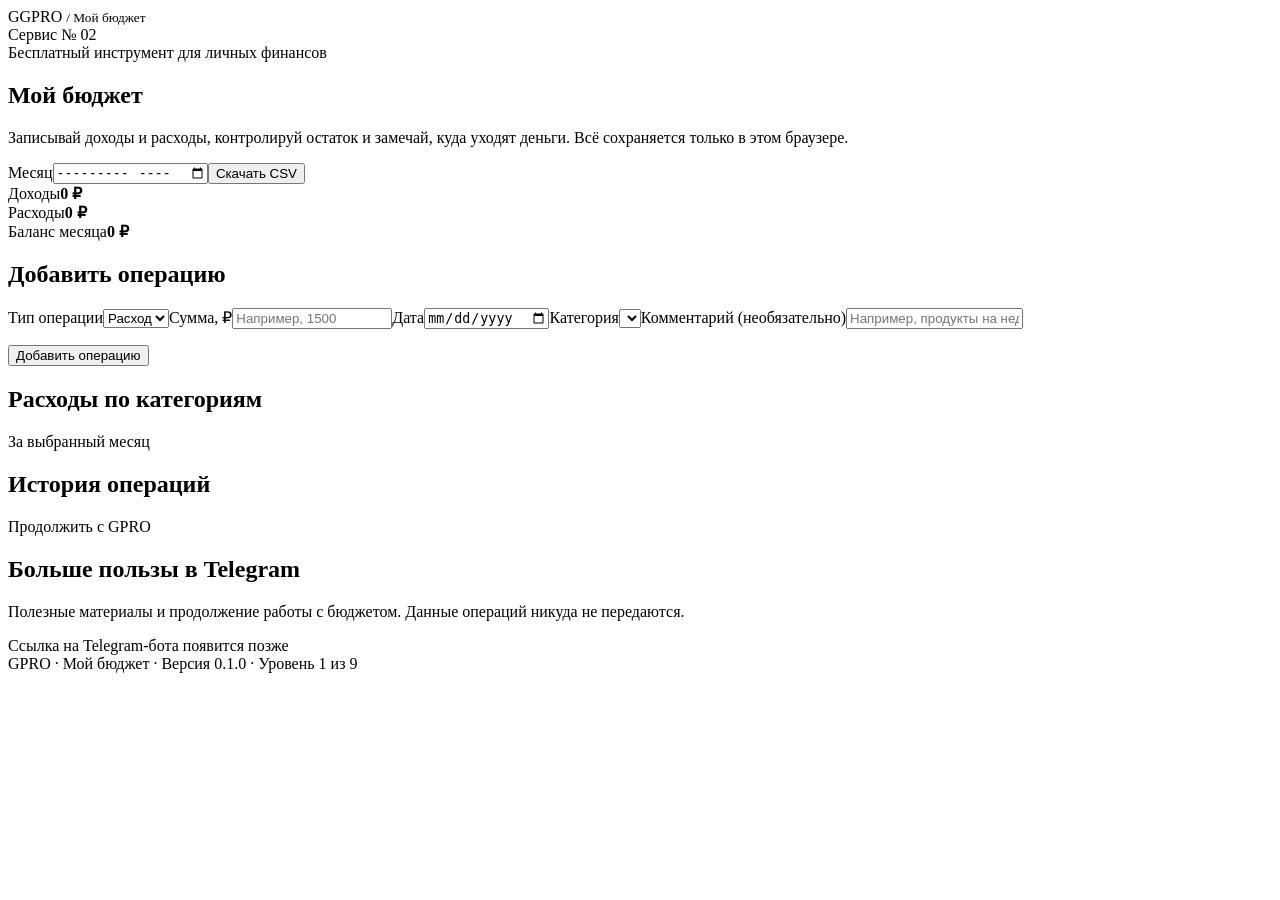
==== my-budget/index.html @ 8ff12b0e "feat: add my budget v0.1 functional foundation (my-budget/index.html)" ====
<!doctype html><html lang="ru"><head><meta charset="utf-8"><meta name="viewport" content="width=device-width,initial-scale=1"><meta name="theme-color" content="#0e1728"><meta name="description" content="Мой бюджет GPRO — бесплатный инструмент для учёта доходов и расходов."><title>Мой бюджет — GPRO</title><link rel="stylesheet" href="./css/style.css"></head><body><main class="shell"><header class="header"><div class="logo"><span class="mark">G</span><span>GPRO <small>/ Мой бюджет</small></span></div><span class="tag">Сервис № 02</span></header><section class="intro"><div class="eyebrow">Бесплатный инструмент для личных финансов</div><h1>Мой <span>бюджет</span></h1><p>Записывай доходы и расходы, контролируй остаток и замечай, куда уходят деньги. Всё сохраняется только в этом браузере.</p></section><section class="toolbar" aria-label="Период"><label for="month">Месяц</label><input type="month" id="month"><button class="button secondary" id="export" type="button">Скачать CSV</button></section><section class="summary" aria-label="Итоги месяца"><article class="tile"><span>Доходы</span><strong id="income">0 ₽</strong></article><article class="tile"><span>Расходы</span><strong id="expense">0 ₽</strong></article><article class="tile"><span>Баланс месяца</span><strong id="balance">0 ₽</strong></article></section><div class="layout"><section class="panel"><h2>Добавить операцию</h2><form id="operationForm"><div class="fields"><label>Тип операции<select id="type"><option value="expense">Расход</option><option value="income">Доход</option></select></label><label>Сумма, ₽<input id="amount" type="number" min="0.01" max="1000000000000" step="0.01" inputmode="decimal" required placeholder="Например, 1500"></label><label>Дата<input id="date" type="date" required></label><label>Категория<select id="category"></select></label><label class="full">Комментарий (необязательно)<input id="note" maxlength="120" placeholder="Например, продукты на неделю"></label></div><p class="error" id="formError" role="alert"></p><button class="button" type="submit">Добавить операцию</button></form></section><section class="panel"><div class="panel-title"><h2>Расходы по категориям</h2><span class="hint">За выбранный месяц</span></div><div id="breakdown" class="breakdown"></div></section></div><section class="panel history"><div class="panel-title"><h2>История операций</h2><span id="count" class="hint"></span></div><div id="entries" class="entries" aria-live="polite"></div></section><section class="panel tg"><div><div class="eyebrow">Продолжить с GPRO</div><h2>Больше пользы в Telegram</h2><p>Полезные материалы и продолжение работы с бюджетом. Данные операций никуда не передаются.</p></div><div id="tgAction"><span class="hint">Ссылка на Telegram-бота появится позже</span></div></section><footer>GPRO · Мой бюджет · Версия 0.1.0 · Уровень 1 из 9</footer></main><script src="./js/config.js"></script><script src="./js/app.js"></script></body></html>
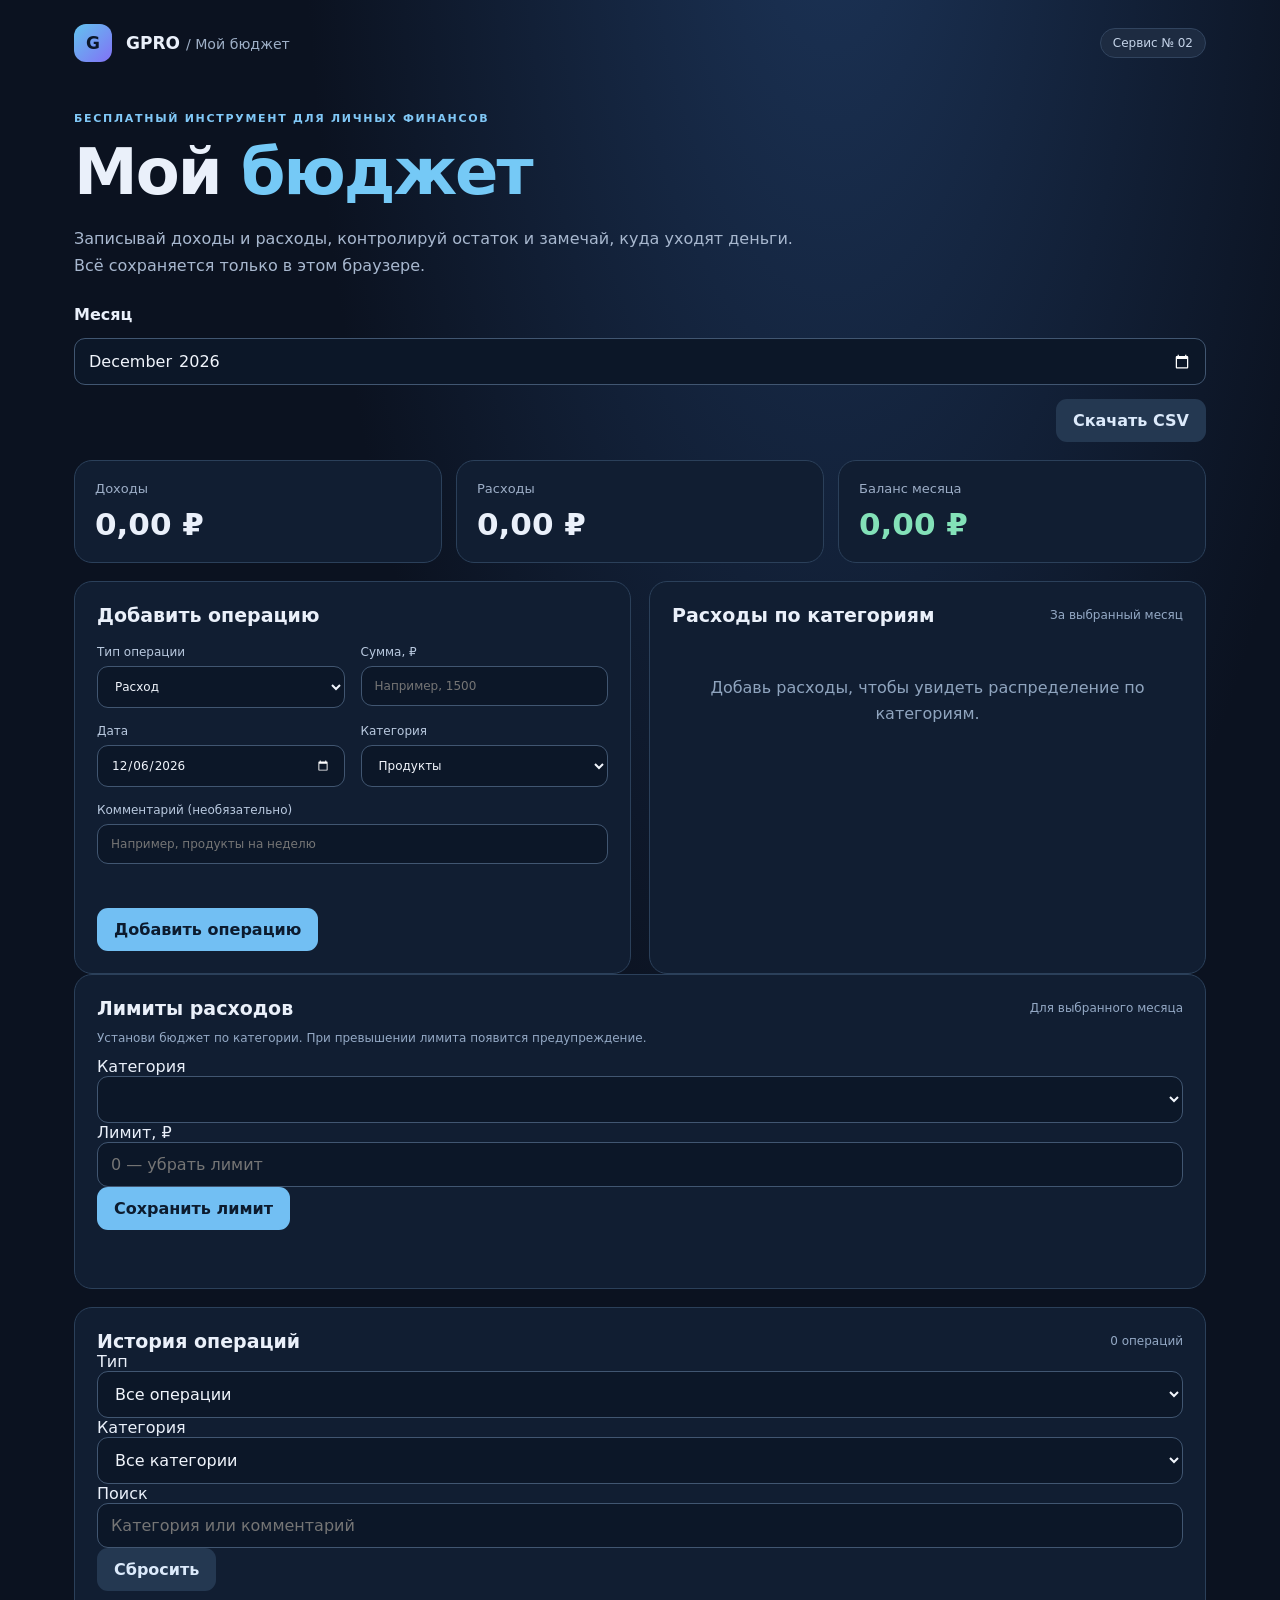
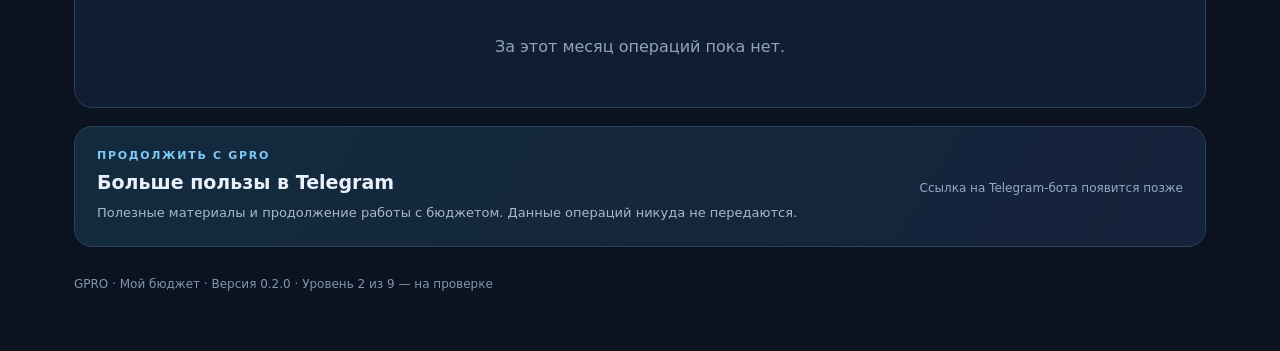
==== commit 8607cc3b: "feat(budget): add monthly category limits, history filters and edit controls" ====
--- a/my-budget/index.html
+++ b/my-budget/index.html
@@ -1 +1 @@
-<!doctype html><html lang="ru"><head><meta charset="utf-8"><meta name="viewport" content="width=device-width,initial-scale=1"><meta name="theme-color" content="#0e1728"><meta name="description" content="Мой бюджет GPRO — бесплатный инструмент для учёта доходов и расходов."><title>Мой бюджет — GPRO</title><link rel="stylesheet" href="./css/style.css"></head><body><main class="shell"><header class="header"><div class="logo"><span class="mark">G</span><span>GPRO <small>/ Мой бюджет</small></span></div><span class="tag">Сервис № 02</span></header><section class="intro"><div class="eyebrow">Бесплатный инструмент для личных финансов</div><h1>Мой <span>бюджет</span></h1><p>Записывай доходы и расходы, контролируй остаток и замечай, куда уходят деньги. Всё сохраняется только в этом браузере.</p></section><section class="toolbar" aria-label="Период"><label for="month">Месяц</label><input type="month" id="month"><button class="button secondary" id="export" type="button">Скачать CSV</button></section><section class="summary" aria-label="Итоги месяца"><article class="tile"><span>Доходы</span><strong id="income">0 ₽</strong></article><article class="tile"><span>Расходы</span><strong id="expense">0 ₽</strong></article><article class="tile"><span>Баланс месяца</span><strong id="balance">0 ₽</strong></article></section><div class="layout"><section class="panel"><h2>Добавить операцию</h2><form id="operationForm"><div class="fields"><label>Тип операции<select id="type"><option value="expense">Расход</option><option value="income">Доход</option></select></label><label>Сумма, ₽<input id="amount" type="number" min="0.01" max="1000000000000" step="0.01" inputmode="decimal" required placeholder="Например, 1500"></label><label>Дата<input id="date" type="date" required></label><label>Категория<select id="category"></select></label><label class="full">Комментарий (необязательно)<input id="note" maxlength="120" placeholder="Например, продукты на неделю"></label></div><p class="error" id="formError" role="alert"></p><button class="button" type="submit">Добавить операцию</button></form></section><section class="panel"><div class="panel-title"><h2>Расходы по категориям</h2><span class="hint">За выбранный месяц</span></div><div id="breakdown" class="breakdown"></div></section></div><section class="panel history"><div class="panel-title"><h2>История операций</h2><span id="count" class="hint"></span></div><div id="entries" class="entries" aria-live="polite"></div></section><section class="panel tg"><div><div class="eyebrow">Продолжить с GPRO</div><h2>Больше пользы в Telegram</h2><p>Полезные материалы и продолжение работы с бюджетом. Данные операций никуда не передаются.</p></div><div id="tgAction"><span class="hint">Ссылка на Telegram-бота появится позже</span></div></section><footer>GPRO · Мой бюджет · Версия 0.1.0 · Уровень 1 из 9</footer></main><script src="./js/config.js"></script><script src="./js/app.js"></script></body></html>+<!doctype html><html lang="ru"><head><meta charset="utf-8"><meta name="viewport" content="width=device-width,initial-scale=1"><meta name="theme-color" content="#0e1728"><meta name="description" content="Мой бюджет GPRO — бесплатный инструмент для учёта доходов и расходов."><title>Мой бюджет — GPRO</title><link rel="stylesheet" href="./css/style.css"></head><body><main class="shell"><header class="header"><div class="logo"><span class="mark">G</span><span>GPRO <small>/ Мой бюджет</small></span></div><span class="tag">Сервис № 02</span></header><section class="intro"><div class="eyebrow">Бесплатный инструмент для личных финансов</div><h1>Мой <span>бюджет</span></h1><p>Записывай доходы и расходы, контролируй остаток и замечай, куда уходят деньги. Всё сохраняется только в этом браузере.</p></section><section class="toolbar" aria-label="Период"><label for="month">Месяц</label><input type="month" id="month"><button class="button secondary" id="export" type="button">Скачать CSV</button></section><section class="summary" aria-label="Итоги месяца"><article class="tile"><span>Доходы</span><strong id="income">0 ₽</strong></article><article class="tile"><span>Расходы</span><strong id="expense">0 ₽</strong></article><article class="tile"><span>Баланс месяца</span><strong id="balance">0 ₽</strong></article></section><div class="layout"><section class="panel"><h2 id="formHeading">Добавить операцию</h2><form id="operationForm"><input type="hidden" id="editingId"><div class="fields"><label>Тип операции<select id="type"><option value="expense">Расход</option><option value="income">Доход</option></select></label><label>Сумма, ₽<input id="amount" type="number" min="0.01" max="1000000000000" step="0.01" inputmode="decimal" required placeholder="Например, 1500"></label><label>Дата<input id="date" type="date" required></label><label>Категория<select id="category"></select></label><label class="full">Комментарий (необязательно)<input id="note" maxlength="120" placeholder="Например, продукты на неделю"></label></div><p class="error" id="formError" role="alert"></p><div class="form-actions"><button class="button" id="saveOperation" type="submit">Добавить операцию</button><button class="button secondary" id="cancelEdit" type="button" hidden>Отмена</button></div></form></section><section class="panel"><div class="panel-title"><h2>Расходы по категориям</h2><span class="hint">За выбранный месяц</span></div><div id="breakdown" class="breakdown"></div></section></div><section class="panel limits"><div class="panel-title"><h2>Лимиты расходов</h2><span class="hint">Для выбранного месяца</span></div><p class="hint">Установи бюджет по категории. При превышении лимита появится предупреждение.</p><form id="limitForm" class="limit-form"><label>Категория<select id="limitCategory"></select></label><label>Лимит, ₽<input id="limitAmount" type="number" min="0" max="1000000000000" step="0.01" inputmode="decimal" placeholder="0 — убрать лимит" required></label><button class="button" type="submit">Сохранить лимит</button></form><p id="limitError" class="error" role="alert"></p><div id="limitList" class="limit-list"></div></section><section class="panel history"><div class="panel-title"><h2>История операций</h2><span id="count" class="hint"></span></div><div class="filters"><label>Тип<select id="filterType"><option value="all">Все операции</option><option value="expense">Расходы</option><option value="income">Доходы</option></select></label><label>Категория<select id="filterCategory"><option value="all">Все категории</option></select></label><label>Поиск<input id="filterSearch" type="search" maxlength="120" placeholder="Категория или комментарий"></label><button class="button secondary" id="clearFilters" type="button">Сбросить</button></div><div id="entries" class="entries" aria-live="polite"></div></section><section class="panel tg"><div><div class="eyebrow">Продолжить с GPRO</div><h2>Больше пользы в Telegram</h2><p>Полезные материалы и продолжение работы с бюджетом. Данные операций никуда не передаются.</p></div><div id="tgAction"><span class="hint">Ссылка на Telegram-бота появится позже</span></div></section><footer>GPRO · Мой бюджет · Версия 0.2.0 · Уровень 2 из 9 — на проверке</footer></main><script src="./js/config.js"></script><script src="./js/app.js"></script></body></html>
--- a/my-budget/css/style.css
+++ b/my-budget/css/style.css
@@ -0,0 +1 @@
+:root{font-family:Inter,system-ui,-apple-system,"Segoe UI",sans-serif;color:#eaf0fa;background:#0b1220;font-synthesis:none}*{box-sizing:border-box}body{margin:0;background:radial-gradient(ellipse at 65% -10%,#1c3458 0%,#0b1220 45%);min-height:100vh}button,input,select{font:inherit}button{cursor:pointer}.shell{max-width:1180px;margin:auto;padding:24px 24px 60px}.header,.logo,.toolbar,.panel-title{display:flex;align-items:center;justify-content:space-between;gap:14px}.logo{justify-content:start;font-weight:850;font-size:17px}.logo small{font-weight:450;color:#9eafc6}.mark{display:grid;place-items:center;background:linear-gradient(135deg,#62c3ef,#8271f5);width:38px;height:38px;border-radius:12px;color:#0c172b}.tag{color:#c4d3e8;background:#1d2b41;border:1px solid #31445f;padding:7px 12px;border-radius:100px;font-size:12px}.intro{margin:50px 0 24px;max-width:720px}.eyebrow{color:#80c8f7;text-transform:uppercase;font-size:11px;letter-spacing:1.7px;font-weight:800}h1{font-size:clamp(36px,6vw,64px);margin:10px 0;letter-spacing:-2px}h1 span{color:#75c9f6}.intro p,.tg p{color:#a8b8cf;line-height:1.7}.toolbar{justify-content:start;flex-wrap:wrap;margin:26px 0 18px}.toolbar label{font-weight:650}.toolbar .secondary{margin-left:auto}.summary{display:grid;grid-template-columns:repeat(3,minmax(0,1fr));gap:14px;margin-bottom:18px}.tile,.panel{background:#111e32;border:1px solid #2b405a;border-radius:18px}.tile{padding:20px}.tile span{color:#9daec7;font-size:13px;display:block}.tile strong{font-size:clamp(21px,2.7vw,31px);display:block;margin-top:10px;overflow-wrap:anywhere}.layout{display:grid;grid-template-columns:1fr 1fr;gap:18px}.panel{padding:22px;min-width:0}h2{font-size:19px;margin:0 0 19px}.panel-title h2{margin:0}.hint{font-size:12px;color:#94a9c5}.fields{display:grid;grid-template-columns:repeat(2,minmax(0,1fr));gap:16px;margin-bottom:20px}.fields label{font-size:12px;color:#b9c9df;display:flex;flex-direction:column;gap:7px}.fields .full{grid-column:1/-1}input,select{min-width:0;width:100%;padding:12px 13px;border:1px solid #415671;border-radius:11px;background:#0c1728;color:#f1f5fc;color-scheme:dark}input:focus-visible,select:focus-visible,button:focus-visible,a:focus-visible{outline:2px solid #86d5ff;outline-offset:3px}.button{border:0;border-radius:11px;padding:12px 17px;font-weight:800;background:#72bff3;color:#0c1b2e}.button.secondary{background:#243851;color:#dceafb}.button.danger{background:#462d39;color:#ffb8be;padding:8px 11px;font-size:12px}.error{color:#ff9ca5;font-size:12px;min-height:1em}.breakdown{display:grid;gap:16px;margin-top:24px}.breakdown-item{display:grid;gap:7px}.breakdown-row{display:flex;justify-content:space-between;gap:10px;font-size:13px}.breakdown-row span{color:#b2c3d8}.meter{height:8px;background:#273a54;border-radius:99px;overflow:hidden}.meter>div{height:100%;background:linear-gradient(90deg,#57b8e8,#7ce1cf);border-radius:99px}.empty{padding:25px 10px;color:#8fa4be;text-align:center;line-height:1.6}.history{margin-top:18px}.entries{margin-top:18px;display:grid;gap:9px}.entry{display:grid;grid-template-columns:90px 1fr auto auto;align-items:center;gap:15px;border:1px solid #283b55;background:#0d192b;border-radius:12px;padding:13px}.entry time,.entry small{font-size:12px;color:#9fb2cb}.entry b{display:block;font-size:14px}.entry small{display:block;margin-top:3px;overflow-wrap:anywhere}.entry strong{white-space:nowrap}.positive{color:#83e1b8}.negative{color:#ffb5ba}.tg{display:flex;align-items:center;justify-content:space-between;gap:20px;margin-top:18px;background:linear-gradient(120deg,#132b3e,#15223b)}.tg h2{margin:9px 0}.tg p{margin:0;font-size:13px}footer{color:#8095b0;font-size:12px;margin-top:30px}@media(max-width:760px){.shell{padding:16px 14px 45px}.intro{margin-top:34px}.layout{grid-template-columns:1fr}.summary{gap:8px}.tile{padding:13px}.tile strong{font-size:19px}.tile span{font-size:11px}.panel{padding:17px}.entry{grid-template-columns:1fr auto;gap:8px}.entry time{grid-column:1}.entry>div{grid-column:1}.entry strong{grid-column:2;grid-row:1/3;text-align:right}.entry button{grid-column:2;grid-row:3}.tg{display:block}.tg #tgAction{margin-top:18px}}@media(max-width:390px){.fields{grid-template-columns:1fr}.fields .full{grid-column:1}.summary{grid-template-columns:1fr}.toolbar .secondary{margin-left:0}.tag{font-size:10px}}@media print{body{background:white;color:black}.shell{max-width:none}.toolbar,.layout form,.tg,.entry button,.button{display:none!important}.panel,.tile{background:white;color:black;border:1px solid #aaa}}
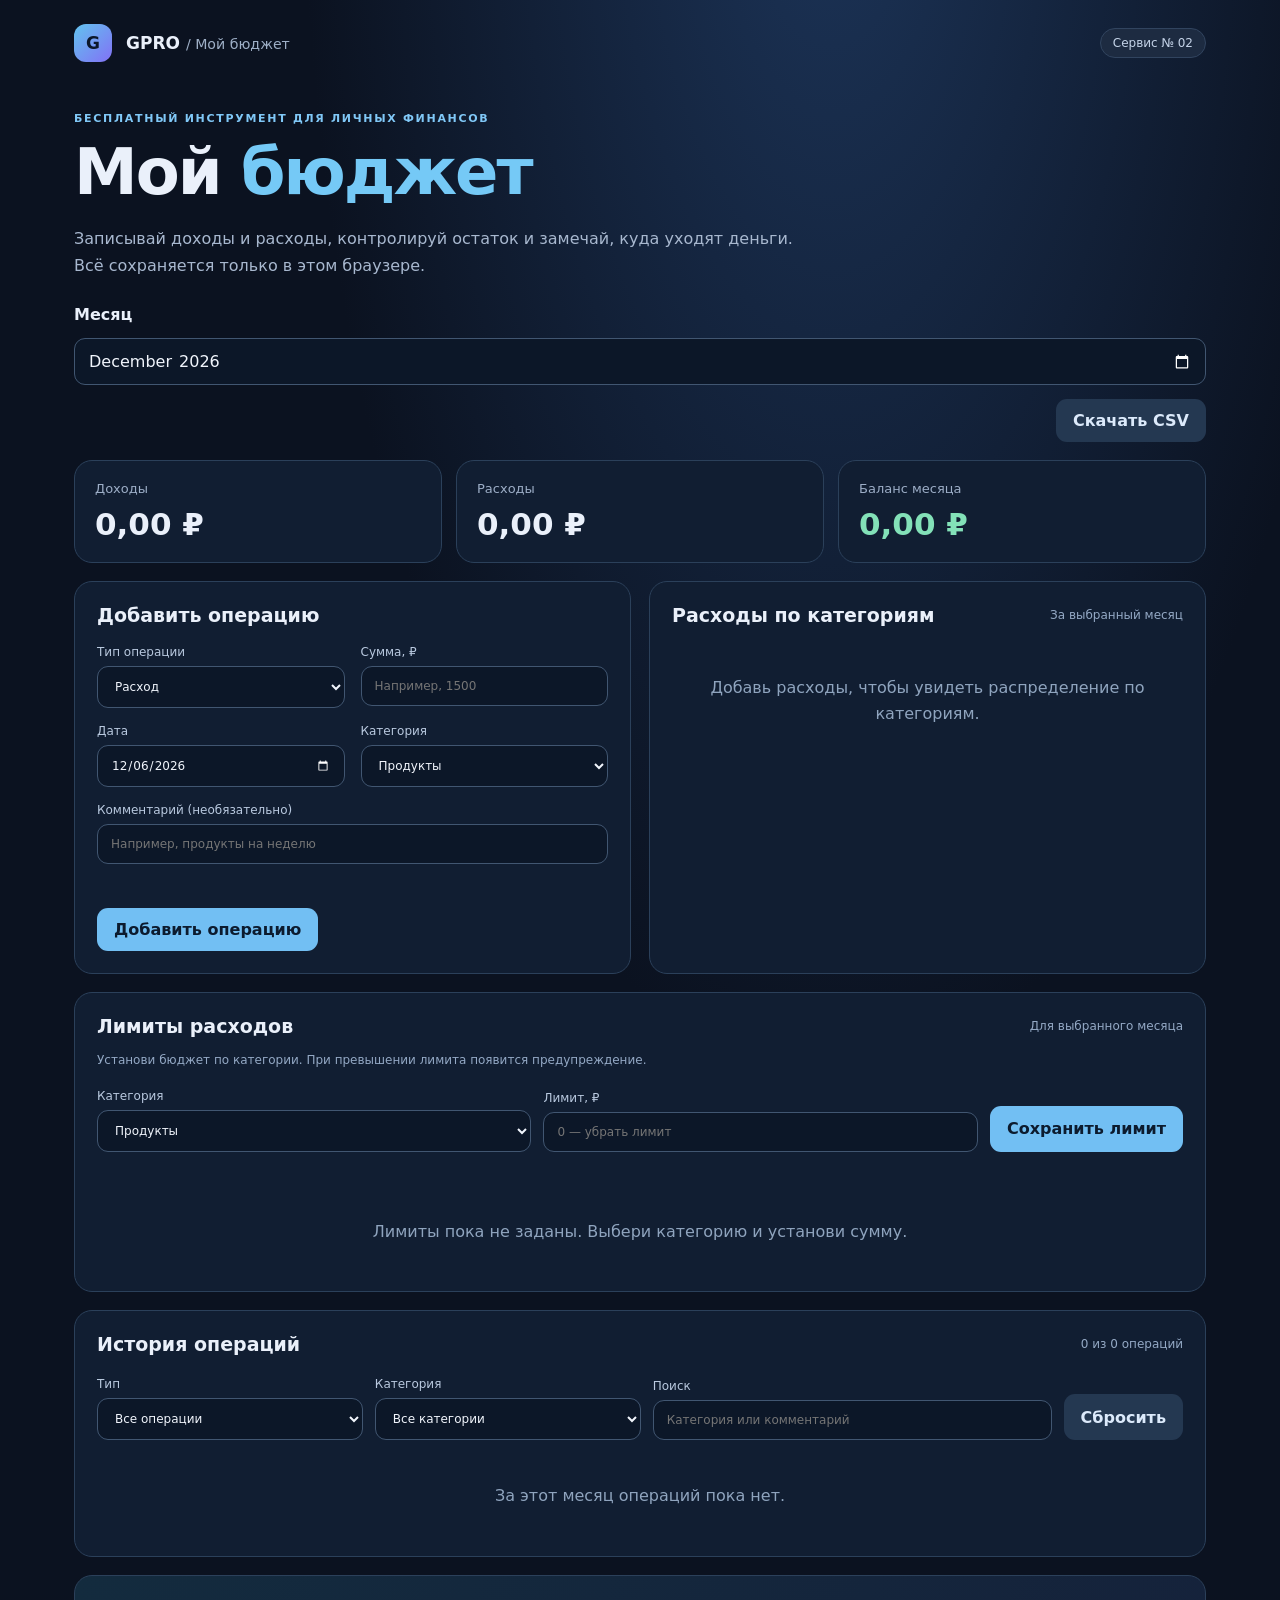
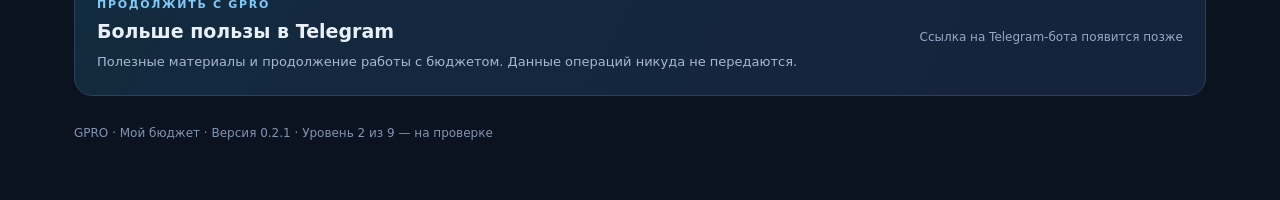
==== commit fdf39b1c: "fix(budget): bust stale JS cache and prepopulate limit categories" ====
--- a/my-budget/index.html
+++ b/my-budget/index.html
@@ -1 +1 @@
-<!doctype html><html lang="ru"><head><meta charset="utf-8"><meta name="viewport" content="width=device-width,initial-scale=1"><meta name="theme-color" content="#0e1728"><meta name="description" content="Мой бюджет GPRO — бесплатный инструмент для учёта доходов и расходов."><title>Мой бюджет — GPRO</title><link rel="stylesheet" href="./css/style.css"></head><body><main class="shell"><header class="header"><div class="logo"><span class="mark">G</span><span>GPRO <small>/ Мой бюджет</small></span></div><span class="tag">Сервис № 02</span></header><section class="intro"><div class="eyebrow">Бесплатный инструмент для личных финансов</div><h1>Мой <span>бюджет</span></h1><p>Записывай доходы и расходы, контролируй остаток и замечай, куда уходят деньги. Всё сохраняется только в этом браузере.</p></section><section class="toolbar" aria-label="Период"><label for="month">Месяц</label><input type="month" id="month"><button class="button secondary" id="export" type="button">Скачать CSV</button></section><section class="summary" aria-label="Итоги месяца"><article class="tile"><span>Доходы</span><strong id="income">0 ₽</strong></article><article class="tile"><span>Расходы</span><strong id="expense">0 ₽</strong></article><article class="tile"><span>Баланс месяца</span><strong id="balance">0 ₽</strong></article></section><div class="layout"><section class="panel"><h2 id="formHeading">Добавить операцию</h2><form id="operationForm"><input type="hidden" id="editingId"><div class="fields"><label>Тип операции<select id="type"><option value="expense">Расход</option><option value="income">Доход</option></select></label><label>Сумма, ₽<input id="amount" type="number" min="0.01" max="1000000000000" step="0.01" inputmode="decimal" required placeholder="Например, 1500"></label><label>Дата<input id="date" type="date" required></label><label>Категория<select id="category"></select></label><label class="full">Комментарий (необязательно)<input id="note" maxlength="120" placeholder="Например, продукты на неделю"></label></div><p class="error" id="formError" role="alert"></p><div class="form-actions"><button class="button" id="saveOperation" type="submit">Добавить операцию</button><button class="button secondary" id="cancelEdit" type="button" hidden>Отмена</button></div></form></section><section class="panel"><div class="panel-title"><h2>Расходы по категориям</h2><span class="hint">За выбранный месяц</span></div><div id="breakdown" class="breakdown"></div></section></div><section class="panel limits"><div class="panel-title"><h2>Лимиты расходов</h2><span class="hint">Для выбранного месяца</span></div><p class="hint">Установи бюджет по категории. При превышении лимита появится предупреждение.</p><form id="limitForm" class="limit-form"><label>Категория<select id="limitCategory"></select></label><label>Лимит, ₽<input id="limitAmount" type="number" min="0" max="1000000000000" step="0.01" inputmode="decimal" placeholder="0 — убрать лимит" required></label><button class="button" type="submit">Сохранить лимит</button></form><p id="limitError" class="error" role="alert"></p><div id="limitList" class="limit-list"></div></section><section class="panel history"><div class="panel-title"><h2>История операций</h2><span id="count" class="hint"></span></div><div class="filters"><label>Тип<select id="filterType"><option value="all">Все операции</option><option value="expense">Расходы</option><option value="income">Доходы</option></select></label><label>Категория<select id="filterCategory"><option value="all">Все категории</option></select></label><label>Поиск<input id="filterSearch" type="search" maxlength="120" placeholder="Категория или комментарий"></label><button class="button secondary" id="clearFilters" type="button">Сбросить</button></div><div id="entries" class="entries" aria-live="polite"></div></section><section class="panel tg"><div><div class="eyebrow">Продолжить с GPRO</div><h2>Больше пользы в Telegram</h2><p>Полезные материалы и продолжение работы с бюджетом. Данные операций никуда не передаются.</p></div><div id="tgAction"><span class="hint">Ссылка на Telegram-бота появится позже</span></div></section><footer>GPRO · Мой бюджет · Версия 0.2.0 · Уровень 2 из 9 — на проверке</footer></main><script src="./js/config.js"></script><script src="./js/app.js"></script></body></html>+<!doctype html><html lang="ru"><head><meta charset="utf-8"><meta name="viewport" content="width=device-width,initial-scale=1"><meta name="theme-color" content="#0e1728"><meta name="description" content="Мой бюджет GPRO — бесплатный инструмент для учёта доходов и расходов."><title>Мой бюджет — GPRO</title><link rel="stylesheet" href="./css/style.css?v=0.2.1"></head><body><main class="shell"><header class="header"><div class="logo"><span class="mark">G</span><span>GPRO <small>/ Мой бюджет</small></span></div><span class="tag">Сервис № 02</span></header><section class="intro"><div class="eyebrow">Бесплатный инструмент для личных финансов</div><h1>Мой <span>бюджет</span></h1><p>Записывай доходы и расходы, контролируй остаток и замечай, куда уходят деньги. Всё сохраняется только в этом браузере.</p></section><section class="toolbar" aria-label="Период"><label for="month">Месяц</label><input type="month" id="month"><button class="button secondary" id="export" type="button">Скачать CSV</button></section><section class="summary" aria-label="Итоги месяца"><article class="tile"><span>Доходы</span><strong id="income">0 ₽</strong></article><article class="tile"><span>Расходы</span><strong id="expense">0 ₽</strong></article><article class="tile"><span>Баланс месяца</span><strong id="balance">0 ₽</strong></article></section><div class="layout"><section class="panel"><h2 id="formHeading">Добавить операцию</h2><form id="operationForm"><input type="hidden" id="editingId"><div class="fields"><label>Тип операции<select id="type"><option value="expense">Расход</option><option value="income">Доход</option></select></label><label>Сумма, ₽<input id="amount" type="number" min="0.01" max="1000000000000" step="0.01" inputmode="decimal" required placeholder="Например, 1500"></label><label>Дата<input id="date" type="date" required></label><label>Категория<select id="category"></select></label><label class="full">Комментарий (необязательно)<input id="note" maxlength="120" placeholder="Например, продукты на неделю"></label></div><p class="error" id="formError" role="alert"></p><div class="form-actions"><button class="button" id="saveOperation" type="submit">Добавить операцию</button><button class="button secondary" id="cancelEdit" type="button" hidden>Отмена</button></div></form></section><section class="panel"><div class="panel-title"><h2>Расходы по категориям</h2><span class="hint">За выбранный месяц</span></div><div id="breakdown" class="breakdown"></div></section></div><section class="panel limits"><div class="panel-title"><h2>Лимиты расходов</h2><span class="hint">Для выбранного месяца</span></div><p class="hint">Установи бюджет по категории. При превышении лимита появится предупреждение.</p><form id="limitForm" class="limit-form"><label>Категория<select id="limitCategory"><option value="Продукты">Продукты</option><option value="Жильё">Жильё</option><option value="Транспорт">Транспорт</option><option value="Здоровье">Здоровье</option><option value="Семья">Семья</option><option value="Развлечения">Развлечения</option><option value="Покупки">Покупки</option><option value="Другое">Другое</option></select></label><label>Лимит, ₽<input id="limitAmount" type="number" min="0" max="1000000000000" step="0.01" inputmode="decimal" placeholder="0 — убрать лимит" required></label><button class="button" type="submit">Сохранить лимит</button></form><p id="limitError" class="error" role="alert"></p><div id="limitList" class="limit-list"></div></section><section class="panel history"><div class="panel-title"><h2>История операций</h2><span id="count" class="hint"></span></div><div class="filters"><label>Тип<select id="filterType"><option value="all">Все операции</option><option value="expense">Расходы</option><option value="income">Доходы</option></select></label><label>Категория<select id="filterCategory"><option value="all">Все категории</option></select></label><label>Поиск<input id="filterSearch" type="search" maxlength="120" placeholder="Категория или комментарий"></label><button class="button secondary" id="clearFilters" type="button">Сбросить</button></div><div id="entries" class="entries" aria-live="polite"></div></section><section class="panel tg"><div><div class="eyebrow">Продолжить с GPRO</div><h2>Больше пользы в Telegram</h2><p>Полезные материалы и продолжение работы с бюджетом. Данные операций никуда не передаются.</p></div><div id="tgAction"><span class="hint">Ссылка на Telegram-бота появится позже</span></div></section><footer>GPRO · Мой бюджет · Версия 0.2.1 · Уровень 2 из 9 — на проверке</footer></main><script src="./js/config.js?v=0.2.1"></script><script src="./js/app.js?v=0.2.1"></script></body></html>
--- a/my-budget/css/style.css
+++ b/my-budget/css/style.css
@@ -1 +1,25 @@
-:root{font-family:Inter,system-ui,-apple-system,"Segoe UI",sans-serif;color:#eaf0fa;background:#0b1220;font-synthesis:none}*{box-sizing:border-box}body{margin:0;background:radial-gradient(ellipse at 65% -10%,#1c3458 0%,#0b1220 45%);min-height:100vh}button,input,select{font:inherit}button{cursor:pointer}.shell{max-width:1180px;margin:auto;padding:24px 24px 60px}.header,.logo,.toolbar,.panel-title{display:flex;align-items:center;justify-content:space-between;gap:14px}.logo{justify-content:start;font-weight:850;font-size:17px}.logo small{font-weight:450;color:#9eafc6}.mark{display:grid;place-items:center;background:linear-gradient(135deg,#62c3ef,#8271f5);width:38px;height:38px;border-radius:12px;color:#0c172b}.tag{color:#c4d3e8;background:#1d2b41;border:1px solid #31445f;padding:7px 12px;border-radius:100px;font-size:12px}.intro{margin:50px 0 24px;max-width:720px}.eyebrow{color:#80c8f7;text-transform:uppercase;font-size:11px;letter-spacing:1.7px;font-weight:800}h1{font-size:clamp(36px,6vw,64px);margin:10px 0;letter-spacing:-2px}h1 span{color:#75c9f6}.intro p,.tg p{color:#a8b8cf;line-height:1.7}.toolbar{justify-content:start;flex-wrap:wrap;margin:26px 0 18px}.toolbar label{font-weight:650}.toolbar .secondary{margin-left:auto}.summary{display:grid;grid-template-columns:repeat(3,minmax(0,1fr));gap:14px;margin-bottom:18px}.tile,.panel{background:#111e32;border:1px solid #2b405a;border-radius:18px}.tile{padding:20px}.tile span{color:#9daec7;font-size:13px;display:block}.tile strong{font-size:clamp(21px,2.7vw,31px);display:block;margin-top:10px;overflow-wrap:anywhere}.layout{display:grid;grid-template-columns:1fr 1fr;gap:18px}.panel{padding:22px;min-width:0}h2{font-size:19px;margin:0 0 19px}.panel-title h2{margin:0}.hint{font-size:12px;color:#94a9c5}.fields{display:grid;grid-template-columns:repeat(2,minmax(0,1fr));gap:16px;margin-bottom:20px}.fields label{font-size:12px;color:#b9c9df;display:flex;flex-direction:column;gap:7px}.fields .full{grid-column:1/-1}input,select{min-width:0;width:100%;padding:12px 13px;border:1px solid #415671;border-radius:11px;background:#0c1728;color:#f1f5fc;color-scheme:dark}input:focus-visible,select:focus-visible,button:focus-visible,a:focus-visible{outline:2px solid #86d5ff;outline-offset:3px}.button{border:0;border-radius:11px;padding:12px 17px;font-weight:800;background:#72bff3;color:#0c1b2e}.button.secondary{background:#243851;color:#dceafb}.button.danger{background:#462d39;color:#ffb8be;padding:8px 11px;font-size:12px}.error{color:#ff9ca5;font-size:12px;min-height:1em}.breakdown{display:grid;gap:16px;margin-top:24px}.breakdown-item{display:grid;gap:7px}.breakdown-row{display:flex;justify-content:space-between;gap:10px;font-size:13px}.breakdown-row span{color:#b2c3d8}.meter{height:8px;background:#273a54;border-radius:99px;overflow:hidden}.meter>div{height:100%;background:linear-gradient(90deg,#57b8e8,#7ce1cf);border-radius:99px}.empty{padding:25px 10px;color:#8fa4be;text-align:center;line-height:1.6}.history{margin-top:18px}.entries{margin-top:18px;display:grid;gap:9px}.entry{display:grid;grid-template-columns:90px 1fr auto auto;align-items:center;gap:15px;border:1px solid #283b55;background:#0d192b;border-radius:12px;padding:13px}.entry time,.entry small{font-size:12px;color:#9fb2cb}.entry b{display:block;font-size:14px}.entry small{display:block;margin-top:3px;overflow-wrap:anywhere}.entry strong{white-space:nowrap}.positive{color:#83e1b8}.negative{color:#ffb5ba}.tg{display:flex;align-items:center;justify-content:space-between;gap:20px;margin-top:18px;background:linear-gradient(120deg,#132b3e,#15223b)}.tg h2{margin:9px 0}.tg p{margin:0;font-size:13px}footer{color:#8095b0;font-size:12px;margin-top:30px}@media(max-width:760px){.shell{padding:16px 14px 45px}.intro{margin-top:34px}.layout{grid-template-columns:1fr}.summary{gap:8px}.tile{padding:13px}.tile strong{font-size:19px}.tile span{font-size:11px}.panel{padding:17px}.entry{grid-template-columns:1fr auto;gap:8px}.entry time{grid-column:1}.entry>div{grid-column:1}.entry strong{grid-column:2;grid-row:1/3;text-align:right}.entry button{grid-column:2;grid-row:3}.tg{display:block}.tg #tgAction{margin-top:18px}}@media(max-width:390px){.fields{grid-template-columns:1fr}.fields .full{grid-column:1}.summary{grid-template-columns:1fr}.toolbar .secondary{margin-left:0}.tag{font-size:10px}}@media print{body{background:white;color:black}.shell{max-width:none}.toolbar,.layout form,.tg,.entry button,.button{display:none!important}.panel,.tile{background:white;color:black;border:1px solid #aaa}}+:root{font-family:Inter,system-ui,-apple-system,"Segoe UI",sans-serif;color:#eaf0fa;background:#0b1220;font-synthesis:none}*{box-sizing:border-box}body{margin:0;background:radial-gradient(ellipse at 65% -10%,#1c3458 0%,#0b1220 45%);min-height:100vh}button,input,select{font:inherit}button{cursor:pointer}.shell{max-width:1180px;margin:auto;padding:24px 24px 60px}.header,.logo,.toolbar,.panel-title{display:flex;align-items:center;justify-content:space-between;gap:14px}.logo{justify-content:start;font-weight:850;font-size:17px}.logo small{font-weight:450;color:#9eafc6}.mark{display:grid;place-items:center;background:linear-gradient(135deg,#62c3ef,#8271f5);width:38px;height:38px;border-radius:12px;color:#0c172b}.tag{color:#c4d3e8;background:#1d2b41;border:1px solid #31445f;padding:7px 12px;border-radius:100px;font-size:12px}.intro{margin:50px 0 24px;max-width:720px}.eyebrow{color:#80c8f7;text-transform:uppercase;font-size:11px;letter-spacing:1.7px;font-weight:800}h1{font-size:clamp(36px,6vw,64px);margin:10px 0;letter-spacing:-2px}h1 span{color:#75c9f6}.intro p,.tg p{color:#a8b8cf;line-height:1.7}.toolbar{justify-content:start;flex-wrap:wrap;margin:26px 0 18px}.toolbar label{font-weight:650}.toolbar .secondary{margin-left:auto}.summary{display:grid;grid-template-columns:repeat(3,minmax(0,1fr));gap:14px;margin-bottom:18px}.tile,.panel{background:#111e32;border:1px solid #2b405a;border-radius:18px}.tile{padding:20px}.tile span{color:#9daec7;font-size:13px;display:block}.tile strong{font-size:clamp(21px,2.7vw,31px);display:block;margin-top:10px;overflow-wrap:anywhere}.layout{display:grid;grid-template-columns:1fr 1fr;gap:18px}.panel{padding:22px;min-width:0}h2{font-size:19px;margin:0 0 19px}.panel-title h2{margin:0}.hint{font-size:12px;color:#94a9c5}.fields{display:grid;grid-template-columns:repeat(2,minmax(0,1fr));gap:16px;margin-bottom:20px}.fields label{font-size:12px;color:#b9c9df;display:flex;flex-direction:column;gap:7px}.fields .full{grid-column:1/-1}input,select{min-width:0;width:100%;padding:12px 13px;border:1px solid #415671;border-radius:11px;background:#0c1728;color:#f1f5fc;color-scheme:dark}input:focus-visible,select:focus-visible,button:focus-visible,a:focus-visible{outline:2px solid #86d5ff;outline-offset:3px}.button{border:0;border-radius:11px;padding:12px 17px;font-weight:800;background:#72bff3;color:#0c1b2e}.button.secondary{background:#243851;color:#dceafb}.button.danger{background:#462d39;color:#ffb8be;padding:8px 11px;font-size:12px}.error{color:#ff9ca5;font-size:12px;min-height:1em}.breakdown{display:grid;gap:16px;margin-top:24px}.breakdown-item{display:grid;gap:7px}.breakdown-row{display:flex;justify-content:space-between;gap:10px;font-size:13px}.breakdown-row span{color:#b2c3d8}.meter{height:8px;background:#273a54;border-radius:99px;overflow:hidden}.meter>div{height:100%;background:linear-gradient(90deg,#57b8e8,#7ce1cf);border-radius:99px}.empty{padding:25px 10px;color:#8fa4be;text-align:center;line-height:1.6}.history{margin-top:18px}.entries{margin-top:18px;display:grid;gap:9px}.entry{display:grid;grid-template-columns:90px 1fr auto auto;align-items:center;gap:15px;border:1px solid #283b55;background:#0d192b;border-radius:12px;padding:13px}.entry time,.entry small{font-size:12px;color:#9fb2cb}.entry b{display:block;font-size:14px}.entry small{display:block;margin-top:3px;overflow-wrap:anywhere}.entry strong{white-space:nowrap}.positive{color:#83e1b8}.negative{color:#ffb5ba}.tg{display:flex;align-items:center;justify-content:space-between;gap:20px;margin-top:18px;background:linear-gradient(120deg,#132b3e,#15223b)}.tg h2{margin:9px 0}.tg p{margin:0;font-size:13px}footer{color:#8095b0;font-size:12px;margin-top:30px}@media(max-width:760px){.shell{padding:16px 14px 45px}.intro{margin-top:34px}.layout{grid-template-columns:1fr}.summary{gap:8px}.tile{padding:13px}.tile strong{font-size:19px}.tile span{font-size:11px}.panel{padding:17px}.entry{grid-template-columns:1fr auto;gap:8px}.entry time{grid-column:1}.entry>div{grid-column:1}.entry strong{grid-column:2;grid-row:1/3;text-align:right}.entry button{grid-column:2;grid-row:3}.tg{display:block}.tg #tgAction{margin-top:18px}}@media(max-width:390px){.fields{grid-template-columns:1fr}.fields .full{grid-column:1}.summary{grid-template-columns:1fr}.toolbar .secondary{margin-left:0}.tag{font-size:10px}}@media print{body{background:white;color:black}.shell{max-width:none}.toolbar,.layout form,.tg,.entry button,.button{display:none!important}.panel,.tile{background:white;color:black;border:1px solid #aaa}}
+/* Level 2: transaction editing, filters, and monthly limits */
+.form-actions,.entry-actions{display:flex;align-items:center;gap:9px;flex-wrap:wrap}
+[hidden]{display:none!important}
+.limits{margin-top:18px}
+.limits .panel-title h2{margin:0}
+.limits>p.hint{line-height:1.6;margin:14px 0 18px}
+.limit-form{display:grid;grid-template-columns:minmax(0,1fr) minmax(0,1fr) auto;gap:12px;align-items:end}
+.limit-form label,.filters label{display:flex;flex-direction:column;gap:7px;font-size:12px;color:#b9c9df}
+.limit-form .button{min-height:46px}
+.limit-list{display:grid;gap:12px;margin-top:18px}
+.limit-item{background:#0d192b;border:1px solid #2b405a;padding:15px;border-radius:12px}
+.limit-row{display:flex;align-items:center;justify-content:space-between;gap:12px;margin-bottom:10px;font-size:13px}
+.limit-row span{color:#bed0e6;text-align:right}
+.limit-item .meter{margin-bottom:8px}
+.limit-item.over{border-color:#a35c66;background:#281b2b}
+.limit-item.over .meter>div{background:#ef8e99}
+.warning{color:#ffabb6}
+.filters{display:grid;grid-template-columns:minmax(130px,1fr) minmax(130px,1fr) minmax(180px,1.5fr) auto;gap:12px;align-items:end;margin-top:22px}
+.filters .button{min-height:46px}
+.entry{grid-template-columns:85px 1fr auto auto}
+.entry-actions .button{font-size:12px;padding:8px 10px}
+@media(max-width:850px){.limit-form,.filters{grid-template-columns:repeat(2,minmax(0,1fr))}.entry{grid-template-columns:75px 1fr auto}.entry-actions{grid-column:2/-1;justify-content:flex-end}}
+@media(max-width:760px){.entry{grid-template-columns:1fr auto}.entry time{grid-column:1;grid-row:1}.entry>div:not(.entry-actions){grid-column:1;grid-row:2}.entry strong{grid-column:2;grid-row:1/3}.entry .entry-actions{grid-column:1/-1;grid-row:3;justify-content:flex-start}.limit-row{align-items:flex-start}}
+@media(max-width:480px){.limit-form,.filters{grid-template-columns:1fr}.filters .button,.limit-form .button{width:100%}.limit-row{flex-direction:column;gap:4px}.limit-row span{text-align:left}}
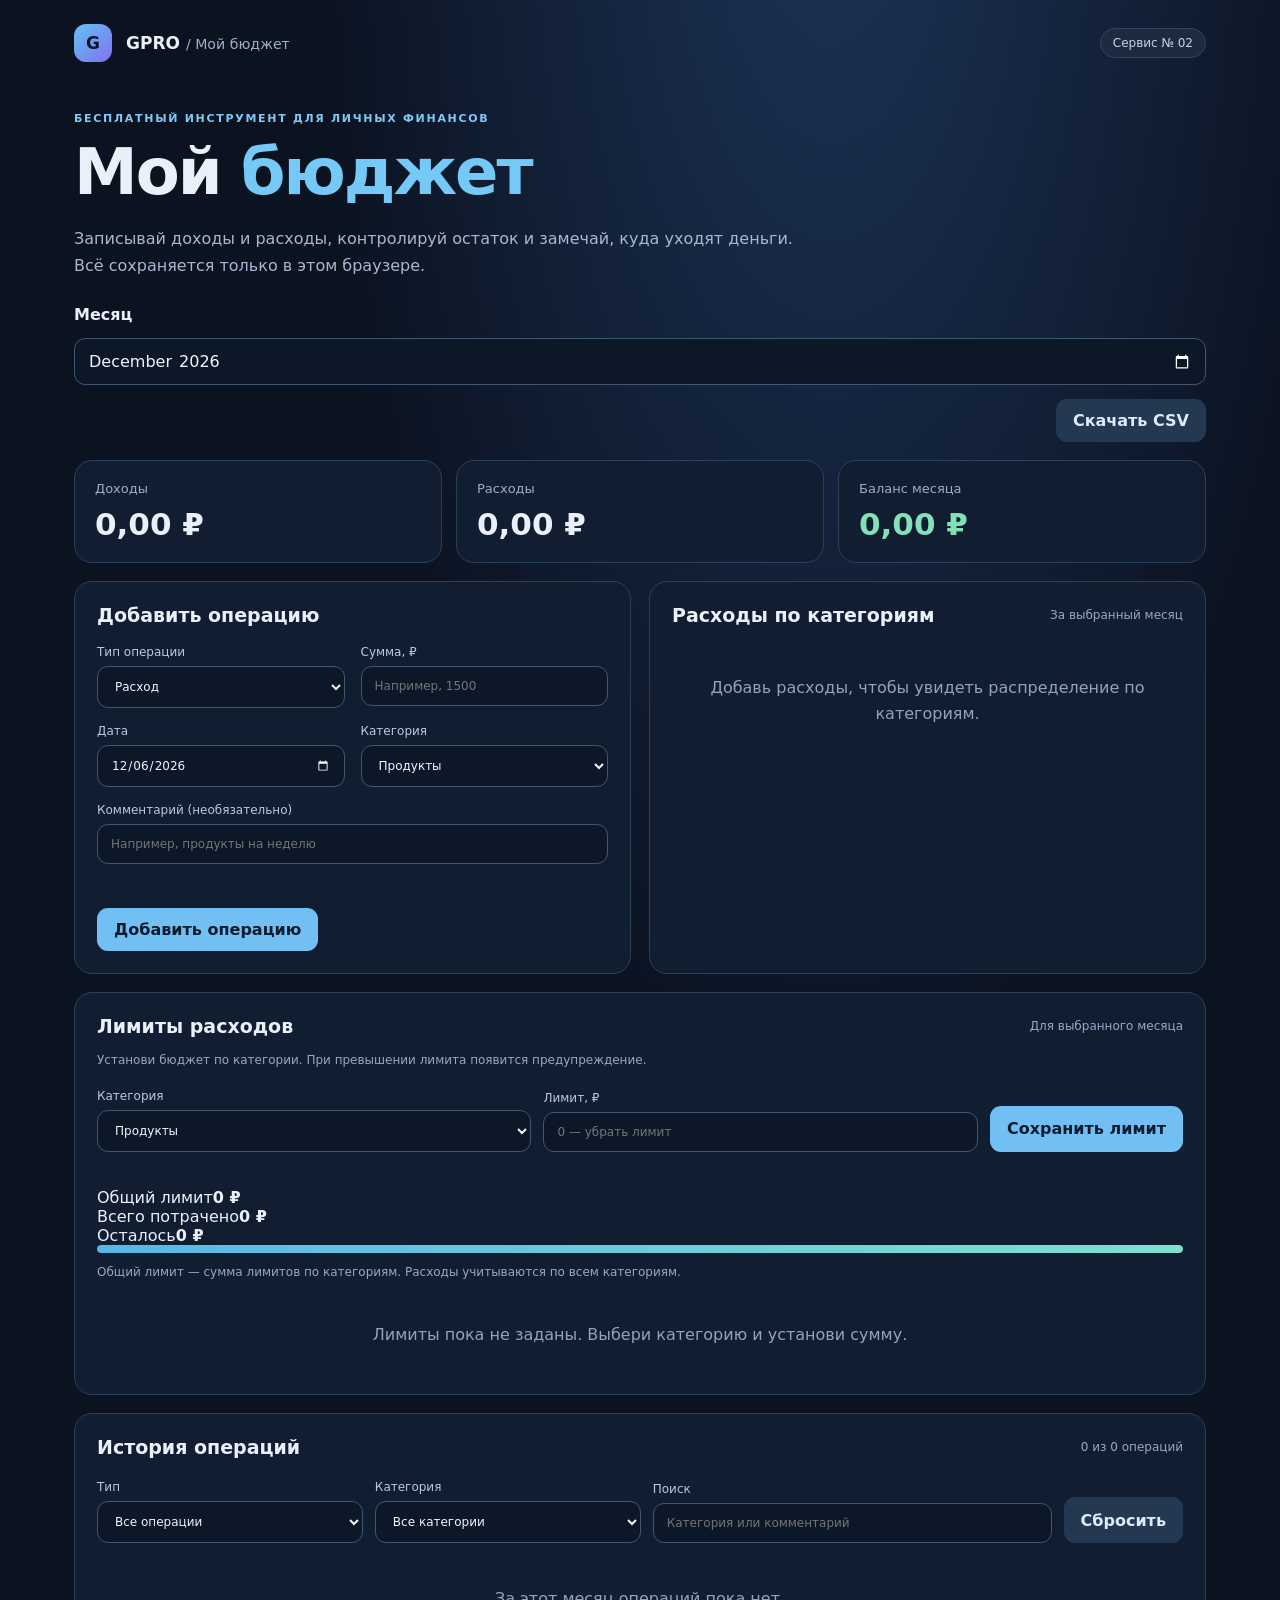
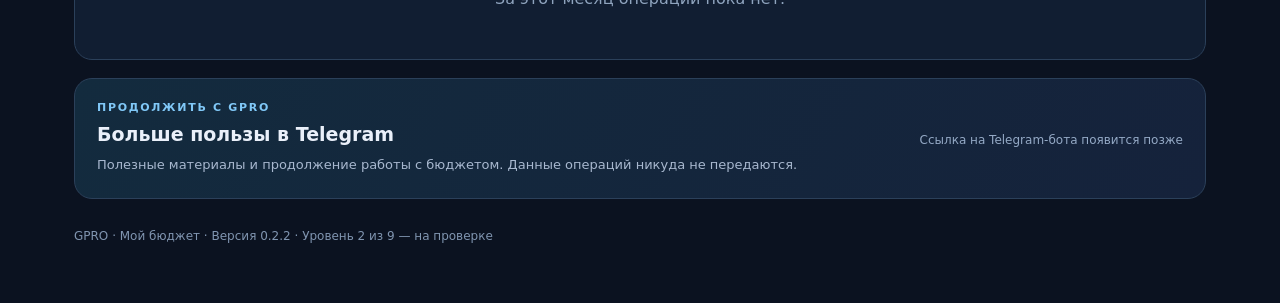
==== commit af9826ec: "feat(budget): display combined monthly spending cap summary" ====
--- a/my-budget/index.html
+++ b/my-budget/index.html
@@ -1 +1 @@
-<!doctype html><html lang="ru"><head><meta charset="utf-8"><meta name="viewport" content="width=device-width,initial-scale=1"><meta name="theme-color" content="#0e1728"><meta name="description" content="Мой бюджет GPRO — бесплатный инструмент для учёта доходов и расходов."><title>Мой бюджет — GPRO</title><link rel="stylesheet" href="./css/style.css?v=0.2.1"></head><body><main class="shell"><header class="header"><div class="logo"><span class="mark">G</span><span>GPRO <small>/ Мой бюджет</small></span></div><span class="tag">Сервис № 02</span></header><section class="intro"><div class="eyebrow">Бесплатный инструмент для личных финансов</div><h1>Мой <span>бюджет</span></h1><p>Записывай доходы и расходы, контролируй остаток и замечай, куда уходят деньги. Всё сохраняется только в этом браузере.</p></section><section class="toolbar" aria-label="Период"><label for="month">Месяц</label><input type="month" id="month"><button class="button secondary" id="export" type="button">Скачать CSV</button></section><section class="summary" aria-label="Итоги месяца"><article class="tile"><span>Доходы</span><strong id="income">0 ₽</strong></article><article class="tile"><span>Расходы</span><strong id="expense">0 ₽</strong></article><article class="tile"><span>Баланс месяца</span><strong id="balance">0 ₽</strong></article></section><div class="layout"><section class="panel"><h2 id="formHeading">Добавить операцию</h2><form id="operationForm"><input type="hidden" id="editingId"><div class="fields"><label>Тип операции<select id="type"><option value="expense">Расход</option><option value="income">Доход</option></select></label><label>Сумма, ₽<input id="amount" type="number" min="0.01" max="1000000000000" step="0.01" inputmode="decimal" required placeholder="Например, 1500"></label><label>Дата<input id="date" type="date" required></label><label>Категория<select id="category"></select></label><label class="full">Комментарий (необязательно)<input id="note" maxlength="120" placeholder="Например, продукты на неделю"></label></div><p class="error" id="formError" role="alert"></p><div class="form-actions"><button class="button" id="saveOperation" type="submit">Добавить операцию</button><button class="button secondary" id="cancelEdit" type="button" hidden>Отмена</button></div></form></section><section class="panel"><div class="panel-title"><h2>Расходы по категориям</h2><span class="hint">За выбранный месяц</span></div><div id="breakdown" class="breakdown"></div></section></div><section class="panel limits"><div class="panel-title"><h2>Лимиты расходов</h2><span class="hint">Для выбранного месяца</span></div><p class="hint">Установи бюджет по категории. При превышении лимита появится предупреждение.</p><form id="limitForm" class="limit-form"><label>Категория<select id="limitCategory"><option value="Продукты">Продукты</option><option value="Жильё">Жильё</option><option value="Транспорт">Транспорт</option><option value="Здоровье">Здоровье</option><option value="Семья">Семья</option><option value="Развлечения">Развлечения</option><option value="Покупки">Покупки</option><option value="Другое">Другое</option></select></label><label>Лимит, ₽<input id="limitAmount" type="number" min="0" max="1000000000000" step="0.01" inputmode="decimal" placeholder="0 — убрать лимит" required></label><button class="button" type="submit">Сохранить лимит</button></form><p id="limitError" class="error" role="alert"></p><div id="limitList" class="limit-list"></div></section><section class="panel history"><div class="panel-title"><h2>История операций</h2><span id="count" class="hint"></span></div><div class="filters"><label>Тип<select id="filterType"><option value="all">Все операции</option><option value="expense">Расходы</option><option value="income">Доходы</option></select></label><label>Категория<select id="filterCategory"><option value="all">Все категории</option></select></label><label>Поиск<input id="filterSearch" type="search" maxlength="120" placeholder="Категория или комментарий"></label><button class="button secondary" id="clearFilters" type="button">Сбросить</button></div><div id="entries" class="entries" aria-live="polite"></div></section><section class="panel tg"><div><div class="eyebrow">Продолжить с GPRO</div><h2>Больше пользы в Telegram</h2><p>Полезные материалы и продолжение работы с бюджетом. Данные операций никуда не передаются.</p></div><div id="tgAction"><span class="hint">Ссылка на Telegram-бота появится позже</span></div></section><footer>GPRO · Мой бюджет · Версия 0.2.1 · Уровень 2 из 9 — на проверке</footer></main><script src="./js/config.js?v=0.2.1"></script><script src="./js/app.js?v=0.2.1"></script></body></html>+<!doctype html><html lang="ru"><head><meta charset="utf-8"><meta name="viewport" content="width=device-width,initial-scale=1"><meta name="theme-color" content="#0e1728"><meta name="description" content="Мой бюджет GPRO — бесплатный инструмент для учёта доходов и расходов."><title>Мой бюджет — GPRO</title><link rel="stylesheet" href="./css/style.css?v=0.2.2"></head><body><main class="shell"><header class="header"><div class="logo"><span class="mark">G</span><span>GPRO <small>/ Мой бюджет</small></span></div><span class="tag">Сервис № 02</span></header><section class="intro"><div class="eyebrow">Бесплатный инструмент для личных финансов</div><h1>Мой <span>бюджет</span></h1><p>Записывай доходы и расходы, контролируй остаток и замечай, куда уходят деньги. Всё сохраняется только в этом браузере.</p></section><section class="toolbar" aria-label="Период"><label for="month">Месяц</label><input type="month" id="month"><button class="button secondary" id="export" type="button">Скачать CSV</button></section><section class="summary" aria-label="Итоги месяца"><article class="tile"><span>Доходы</span><strong id="income">0 ₽</strong></article><article class="tile"><span>Расходы</span><strong id="expense">0 ₽</strong></article><article class="tile"><span>Баланс месяца</span><strong id="balance">0 ₽</strong></article></section><div class="layout"><section class="panel"><h2 id="formHeading">Добавить операцию</h2><form id="operationForm"><input type="hidden" id="editingId"><div class="fields"><label>Тип операции<select id="type"><option value="expense">Расход</option><option value="income">Доход</option></select></label><label>Сумма, ₽<input id="amount" type="number" min="0.01" max="1000000000000" step="0.01" inputmode="decimal" required placeholder="Например, 1500"></label><label>Дата<input id="date" type="date" required></label><label>Категория<select id="category"></select></label><label class="full">Комментарий (необязательно)<input id="note" maxlength="120" placeholder="Например, продукты на неделю"></label></div><p class="error" id="formError" role="alert"></p><div class="form-actions"><button class="button" id="saveOperation" type="submit">Добавить операцию</button><button class="button secondary" id="cancelEdit" type="button" hidden>Отмена</button></div></form></section><section class="panel"><div class="panel-title"><h2>Расходы по категориям</h2><span class="hint">За выбранный месяц</span></div><div id="breakdown" class="breakdown"></div></section></div><section class="panel limits"><div class="panel-title"><h2>Лимиты расходов</h2><span class="hint">Для выбранного месяца</span></div><p class="hint">Установи бюджет по категории. При превышении лимита появится предупреждение.</p><form id="limitForm" class="limit-form"><label>Категория<select id="limitCategory"><option value="Продукты">Продукты</option><option value="Жильё">Жильё</option><option value="Транспорт">Транспорт</option><option value="Здоровье">Здоровье</option><option value="Семья">Семья</option><option value="Развлечения">Развлечения</option><option value="Покупки">Покупки</option><option value="Другое">Другое</option></select></label><label>Лимит, ₽<input id="limitAmount" type="number" min="0" max="1000000000000" step="0.01" inputmode="decimal" placeholder="0 — убрать лимит" required></label><button class="button" type="submit">Сохранить лимит</button></form><p id="limitError" class="error" role="alert"></p><div id="limitSummary" class="limit-summary" aria-live="polite"><div class="limit-summary-grid"><div><span>Общий лимит</span><strong id="totalLimit">0 ₽</strong></div><div><span>Всего потрачено</span><strong id="totalLimitSpent">0 ₽</strong></div><div><span id="limitRemainingLabel">Осталось</span><strong id="totalLimitRemaining">0 ₽</strong></div></div><div class="meter limit-summary-meter"><div id="totalLimitProgress"></div></div><p class="hint" id="limitSummaryNote">Общий лимит — сумма лимитов по категориям. Расходы учитываются по всем категориям.</p></div><div id="limitList" class="limit-list"></div></section><section class="panel history"><div class="panel-title"><h2>История операций</h2><span id="count" class="hint"></span></div><div class="filters"><label>Тип<select id="filterType"><option value="all">Все операции</option><option value="expense">Расходы</option><option value="income">Доходы</option></select></label><label>Категория<select id="filterCategory"><option value="all">Все категории</option></select></label><label>Поиск<input id="filterSearch" type="search" maxlength="120" placeholder="Категория или комментарий"></label><button class="button secondary" id="clearFilters" type="button">Сбросить</button></div><div id="entries" class="entries" aria-live="polite"></div></section><section class="panel tg"><div><div class="eyebrow">Продолжить с GPRO</div><h2>Больше пользы в Telegram</h2><p>Полезные материалы и продолжение работы с бюджетом. Данные операций никуда не передаются.</p></div><div id="tgAction"><span class="hint">Ссылка на Telegram-бота появится позже</span></div></section><footer>GPRO · Мой бюджет · Версия 0.2.2 · Уровень 2 из 9 — на проверке</footer></main><script src="./js/config.js?v=0.2.2"></script><script src="./js/app.js?v=0.2.2"></script></body></html>
